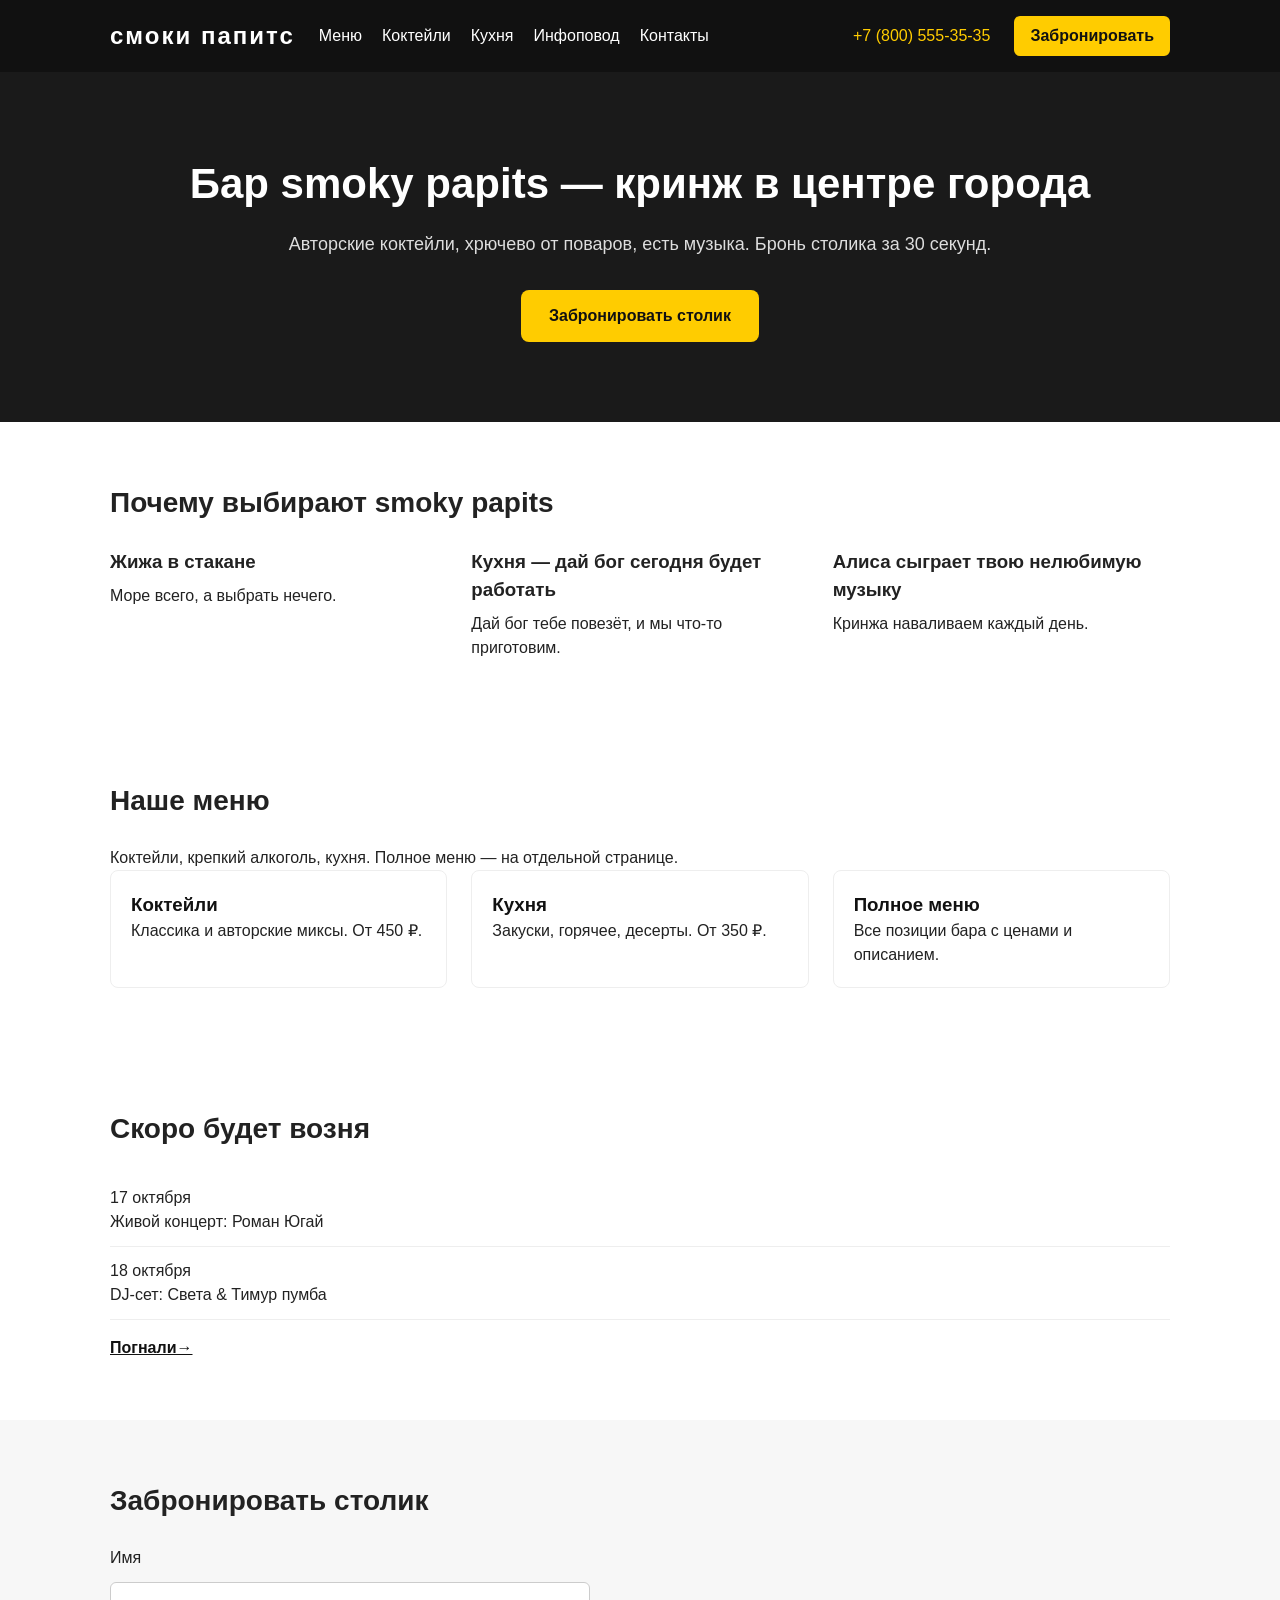
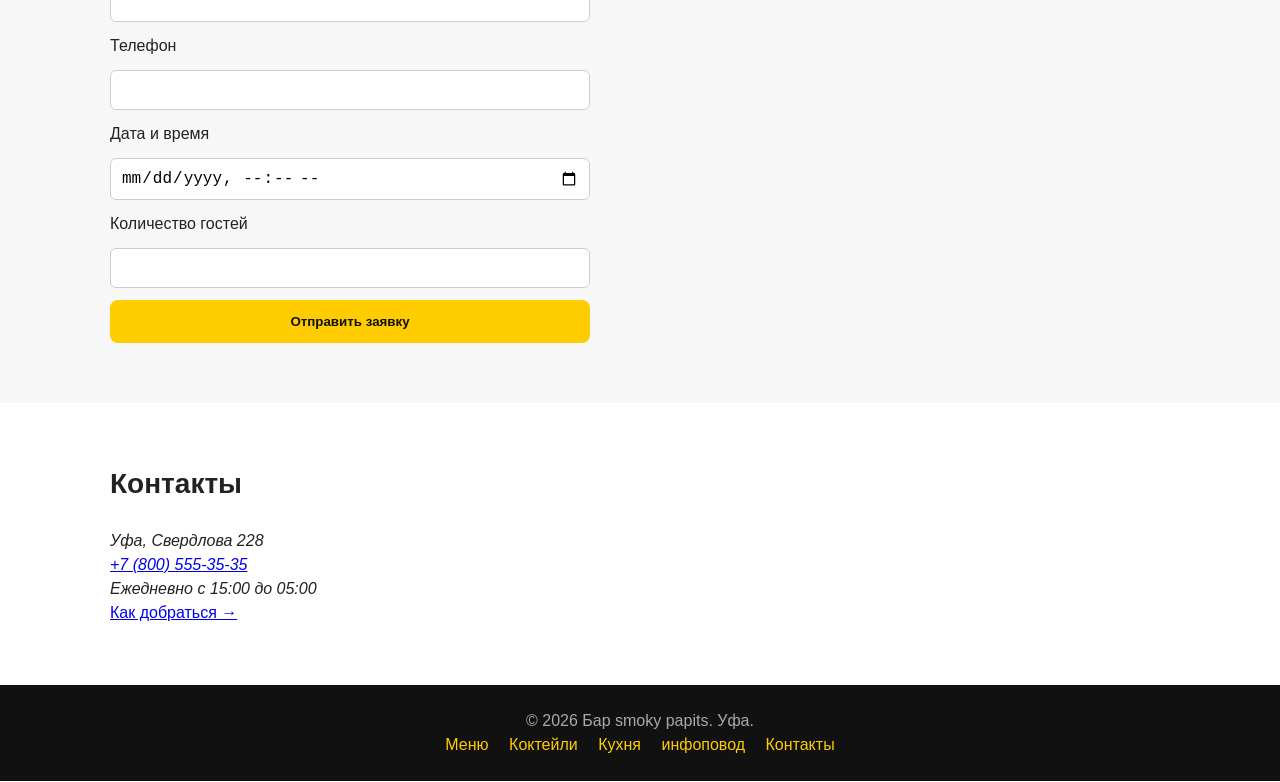
==== index.html @ a0357e7b "Add files via upload" ====
<!Imdex.html>
<html lang="ru">
<head><link rel="icon" href="favicon.ico" type="image/x-icon">
  <meta charset="UTF-8">
  <meta name="viewport" content="width=device-width, initial-scale=1.0">
  <meta name="theme-color" content="#111111">

  <!-- SEO: title до 60 символов, с ключом и гео -->
  <title>Бар smoky papits в Уфе — жижа, харчи, яндекс музыка</title>

  <!-- SEO: description до 160 символов, отвечает на интент -->
  <meta name="description" content="Бар смоки папитс — бар в центре Уфы, где можно навалить кринжа">

  <!-- SEO: canonical, чтобы не было дублей -->
  <link rel="canonical" href="https://smoky-papits.ru/">

  <!-- Соцсети (Open Graph) -->
  <meta property="og:title" content="Бар смоки папитс в Уфе">
  <meta property="og:description" content="Жижа, харчи и яндекс музыка.">
  <meta property="og:image" content="https://smoky-papits.ru/images/hero.jpg">
  <meta property="og:type" content="website">
  <meta property="og:locale" content="ru_RU">

  <!-- Микроразметка LocalBusiness -->
  <script type="application/ld+json">
  {
    "@context": "https://schema.org",
    "@type": "BarOrPub",
    "name": "Бар смоки папитс",
    "address": {
      "@type": "PostalAddress",
      "addressLocality": "Уфа",
      "streetAddress": "ул. Свердлова, 228",    
      "postalCode": "450000",
      "addressCountry": "RU"
    },
    "telephone": "+7 (800) 555-35-35",
    "openingHours": "Mo-Su 15:00-05:00",
    "servesCuisine": "всякая херня"
  }
  </script>

<link rel="stylesheet" href="style.css">
</head>
<body>

  <!-- HEADER -->
  <header class="site-header">
    <div class="container">
      <a href="index.html" class="logo" aria-label="Бар смоки папитс — на главную">смоки папитс</a>

      <nav aria-label="Основное меню">
        <ul class="nav-list">
          <li><a href="menu.html">Меню</a></li>
          <li><a href="cocktails.html">Коктейли</a></li>
          <li><a href="kitchen.html">Кухня</a></li>
          <li><a href="events.html">Инфоповод</a></li>
          <li><a href="contacts.html">Контакты</a></li>
        </ul>
      </nav>

      <a href="tel:+78005553535" class="phone">+7 (800) 555-35-35</a>
      <a href="#booking" class="btn-book">Забронировать</a>
    </div>
  </header>

  <main>

    <!-- HERO -->
    <section class="hero">
      <div class="container">
        <h1>Бар smoky papits — кринж в центре города</h1>
        <p>Авторские коктейли, хрючево от поваров, есть музыка. Бронь столика за 30 секунд.</p>
        <a href="#booking" class="btn-primary">Забронировать столик</a>
      </div>
    </section>

    <!-- ПРЕИМУЩЕСТВА -->
    <section class="features">
      <div class="container">
        <h2>Почему выбирают smoky papits</h2>
        <ul class="features-list">
          <li>
            <h3>Жижа в стакане</h3>
            <p>Море всего, а выбрать нечего.</p>
          </li>
          <li>
            <h3>Кухня — дай бог сегодня будет работать</h3>
            <p>Дай бог тебе повезёт, и мы что-то приготовим.</p>
          </li>
          <li>
            <h3>Алиса сыграет твою нелюбимую музыку</h3>
            <p>Кринжа наваливаем каждый день.</p>
          </li>
        </ul>
      </div>
    </section>

    <!-- МЕНЮ-ПРЕВЬЮ -->
    <section class="menu-preview">
      <div class="container">
        <h2>Наше меню</h2>
        <p>Коктейли, крепкий алкоголь, кухня. Полное меню — на отдельной странице.</p>

        <div class="menu-grid">
          <article class="menu-card">
            <h3><a href="cocktails.html">Коктейли</a></h3>
            <p>Классика и авторские миксы. От 450 ₽.</p>
          </article>

          <article class="menu-card">
            <h3><a href="kitchen.html">Кухня</a></h3>
            <p>Закуски, горячее, десерты. От 350 ₽.</p>
          </article>

          <article class="menu-card">
            <h3><a href="menu.html">Полное меню</a></h3>
            <p>Все позиции бара с ценами и описанием.</p>
          </article>
        </div>
      </div>
    </section>

    <!-- АФИША -->
    <section class="events-preview">
      <div class="container">
        <h2>Скоро будет возня </h2>
        <ul class="events-list">
          <li>
            <time datetime="2026-10-17">17 октября</time>
            <p>Живой концерт: Роман Югай </p>
          </li>
          <li>
            <time datetime="2026-10-18">18 октября</time>
            <p>DJ-сет: Света &amp; Тимур пумба</p>
          </li>
        </ul>
        <a href="events.html" class="link-more">Погнали→</a>
      </div>
    </section>

    <!-- БРОНИРОВАНИЕ -->
    <section id="booking" class="booking">
      <div class="container">
        <h2>Забронировать столик</h2>
        <form action="#" method="post">
          <label for="name">Имя</label>
          <input type="text" id="name" name="name" required>

          <label for="phone">Телефон</label>
          <input type="tel" id="phone" name="phone" required>

          <label for="date">Дата и время</label>
          <input type="datetime-local" id="date" name="date" required>

          <label for="guests">Количество гостей</label>
          <input type="number" id="guests" name="guests" min="1" max="20">

          <button type="submit" class="btn-primary">Отправить заявку</button>
        </form>
      </div>
    </section>

    <!-- КОНТАКТЫ -->
    <section class="contacts-preview">
      <div class="container">
        <h2>Контакты</h2>
        <address>
          <p>Уфа, Свердлова 228</p>
          <p><a href="tel:+78005553535">+7 (800) 555-35-35</a></p>
          <p>Ежедневно с 15:00 до 05:00</p>
        </address>
        <a href="contacts.html">Как добраться →</a>
      </div>
    </section>

  </main>

  <!-- FOOTER -->
  <footer class="site-footer">
    <div class="container">
      <p>© 2026 Бар smoky papits. Уфа.</p>
      <nav aria-label="Футер">
        <a href="menu.html">Меню</a>
        <a href="cocktails.html">Коктейли</a>
        <a href="kitchen.html">Кухня</a>
        <a href="events.html">инфоповод</a>
        <a href="contacts.html">Контакты</a>
      </nav>
    </div>
  </footer>

  <script src="js/script.js"></script>
</body>
</html>
---- style.css ----
* { box-sizing: border-box; margin: 0; padding: 0; }

body {
  font-family: -apple-system, "Segoe UI", Roboto, sans-serif;
  color: #222;
  line-height: 1.5;
}

.container { max-width: 1100px; margin: 0 auto; padding: 0 20px; }

/* Header */
.site-header { background: #111; color: #fff; padding: 16px 0; }
.site-header .container { display: flex; align-items: center; gap: 24px; flex-wrap: wrap; }
.logo { color: #fff; font-weight: 700; font-size: 24px; text-decoration: none; letter-spacing: 2px; }
.nav-list { list-style: none; display: flex; gap: 20px; }
.nav-list a { color: #fff; text-decoration: none; }
.phone { color: #ffcc00; text-decoration: none; margin-left: auto; }
.btn-book { background: #ffcc00; color: #111; padding: 8px 16px; border-radius: 6px; text-decoration: none; font-weight: 600; }

/* Hero */
.hero { background: #1a1a1a; color: #fff; padding: 80px 0; text-align: center; }
.hero h1 { font-size: 42px; margin-bottom: 16px; }
.hero p { font-size: 18px; margin-bottom: 32px; opacity: .85; }

/* Buttons */
.btn-primary { display: inline-block; background: #ffcc00; color: #111; padding: 14px 28px; border-radius: 8px; text-decoration: none; font-weight: 600; border: none; cursor: pointer; }

/* Sections */
section { padding: 60px 0; }
section h2 { font-size: 28px; margin-bottom: 24px; }

/* Features */
.features-list { list-style: none; display: grid; grid-template-columns: repeat(auto-fit, minmax(240px, 1fr)); gap: 24px; }
.features-list h3 { margin-bottom: 8px; }

/* Menu */
.menu-grid { display: grid; grid-template-columns: repeat(auto-fit, minmax(240px, 1fr)); gap: 24px; }
.menu-card { border: 1px solid #eee; padding: 20px; border-radius: 8px; }
.menu-card h3 a { color: #111; text-decoration: none; }

/* Events */
.events-list { list-style: none; margin-bottom: 16px; }
.events-list li { padding: 12px 0; border-bottom: 1px solid #eee; }
.link-more { color: #111; font-weight: 600; }

/* Booking */
.booking { background: #f7f7f7; }
.booking form { display: grid; gap: 12px; max-width: 480px; }
.booking input { padding: 10px; border: 1px solid #ccc; border-radius: 6px; font-size: 16px; }

/* Footer */
.site-footer { background: #111; color: #aaa; padding: 24px 0; text-align: center; }
.site-footer a { color: #ffcc00; margin: 0 8px; text-decoration: none; }

/* Карта */
.map-wrapper {
  margin-top: 20px;
  border-radius: 8px;
  overflow: hidden;
  border: 1px solid #eee;
}

.map-wrapper iframe {
  display: block;
  width: 100%;
  border: 0;
}
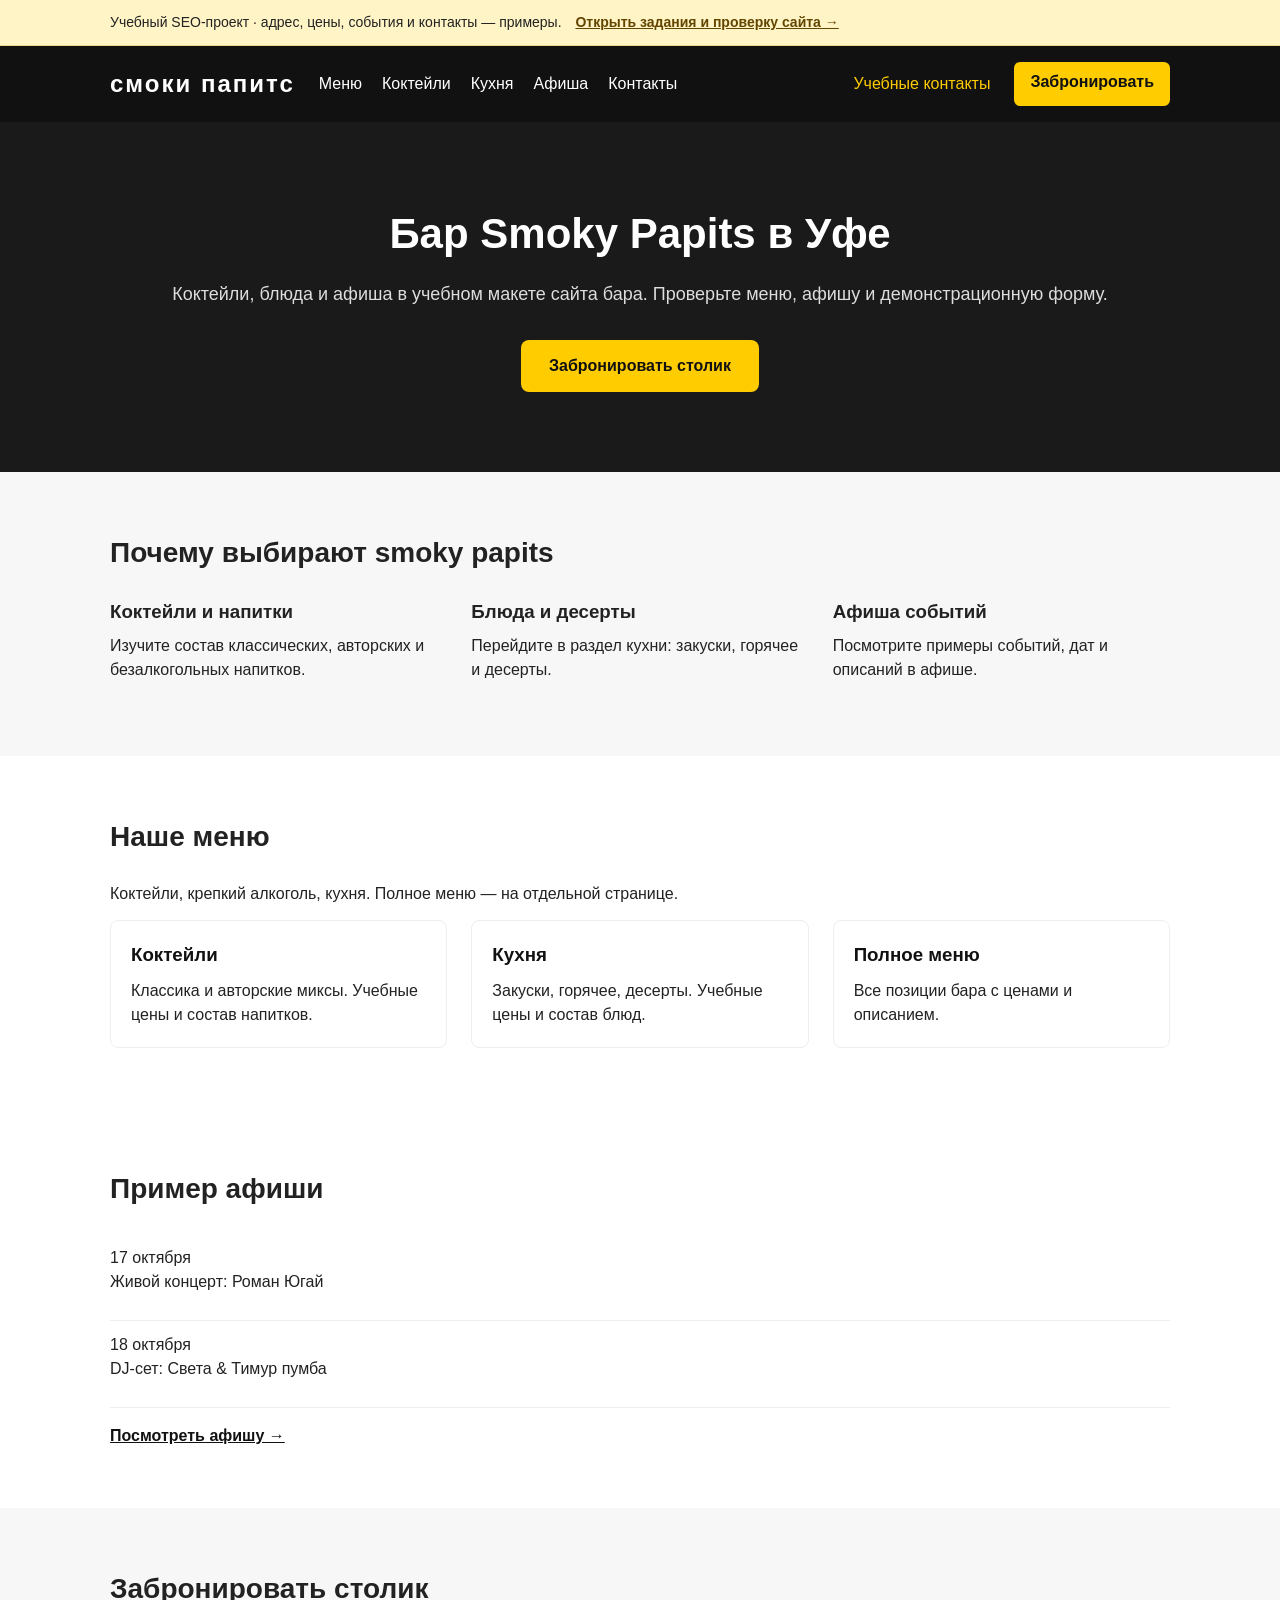
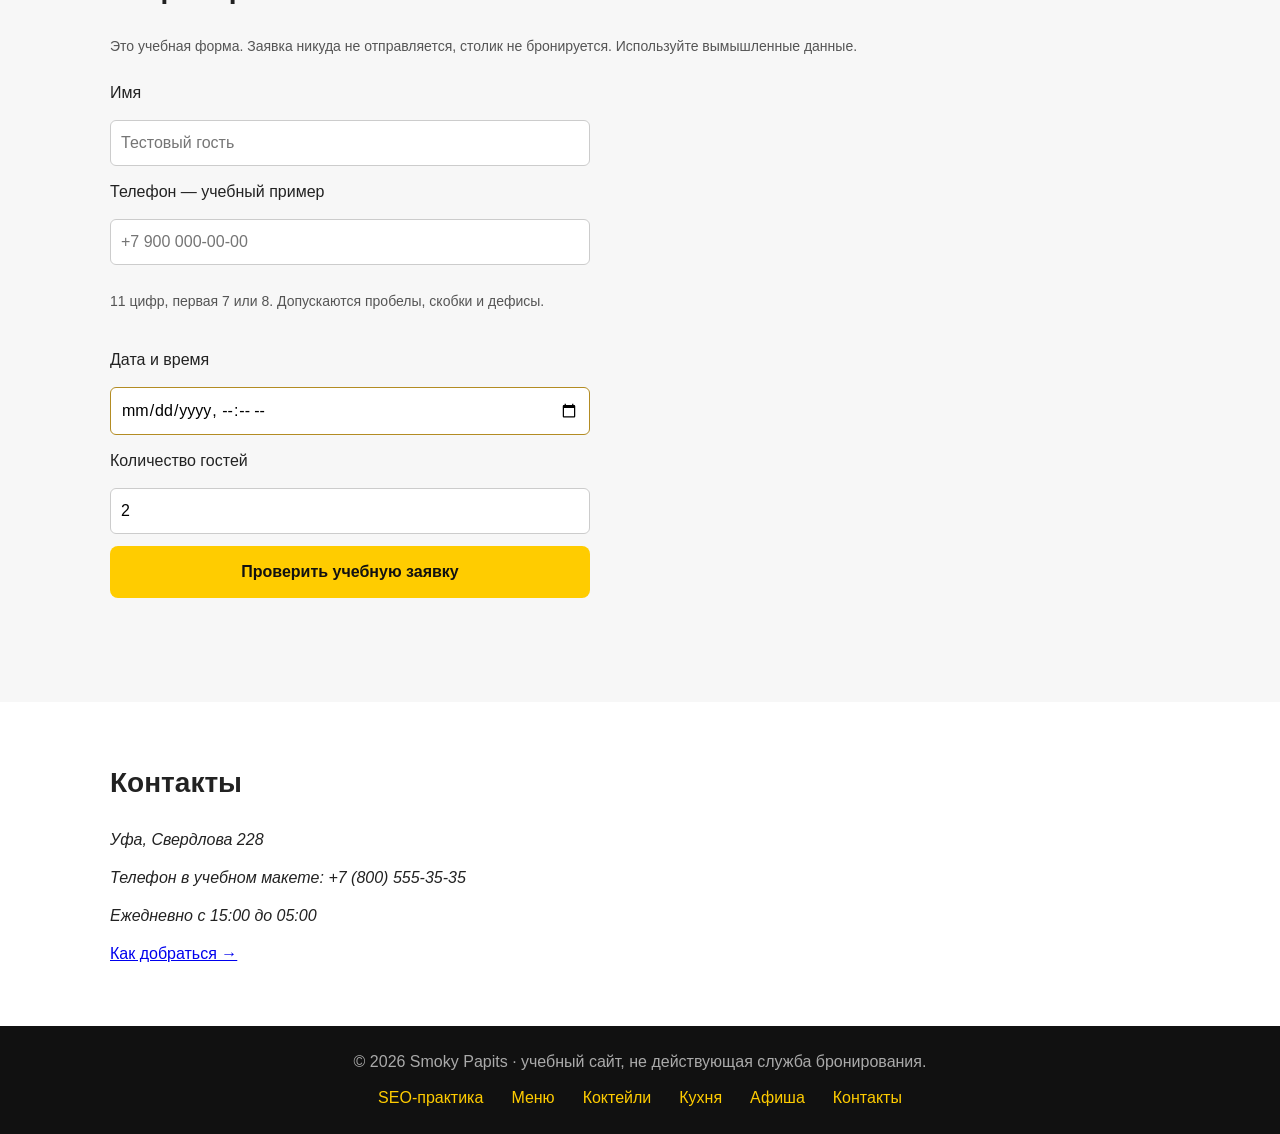
==== commit c27fc552: "Improve Smoky Papits as an SEO training project" ====
--- a/index.html
+++ b/index.html
@@ -1,48 +1,42 @@
-<!Imdex.html>
+<!DOCTYPE html>
 <html lang="ru">
-<head><link rel="icon" href="favicon.ico" type="image/x-icon">
+<head>
   <meta charset="UTF-8">
   <meta name="viewport" content="width=device-width, initial-scale=1.0">
   <meta name="theme-color" content="#111111">
 
-  <!-- SEO: title до 60 символов, с ключом и гео -->
-  <title>Бар smoky papits в Уфе — жижа, харчи, яндекс музыка</title>
+  <!-- SEO: понятный уникальный title; жёсткого лимита в символах нет. -->
+  <title>Бар Smoky Papits в Уфе — меню, коктейли и афиша</title>
 
-  <!-- SEO: description до 160 символов, отвечает на интент -->
-  <meta name="description" content="Бар смоки папитс — бар в центре Уфы, где можно навалить кринжа">
+  <!-- SEO: описание содержания страницы; поиск может сформировать другой сниппет. -->
+  <meta name="description" content="Учебный сайт бара Smoky Papits в Уфе: меню, коктейли, кухня, афиша и контакты. Демонстрационные цены и условия; бронирования не принимаются.">
 
-  <!-- SEO: canonical, чтобы не было дублей -->
-  <link rel="canonical" href="https://smoky-papits.ru/">
+  <!-- SEO: предпочтительный адрес текущей страницы на GitHub Pages. -->
+  <link rel="canonical" href="https://sd334.github.io/smoky-papits-site/">
 
   <!-- Соцсети (Open Graph) -->
-  <meta property="og:title" content="Бар смоки папитс в Уфе">
-  <meta property="og:description" content="Жижа, харчи и яндекс музыка.">
-  <meta property="og:image" content="https://smoky-papits.ru/images/hero.jpg">
+  <meta property="og:title" content="Бар Smoky Papits в Уфе — меню, коктейли и афиша">
+  <meta property="og:description" content="Учебный сайт бара Smoky Papits в Уфе: меню, коктейли, кухня, афиша и контакты. Демонстрационные цены и условия; бронирования не принимаются.">
   <meta property="og:type" content="website">
+  <meta property="og:url" content="https://sd334.github.io/smoky-papits-site/">
   <meta property="og:locale" content="ru_RU">
 
-  <!-- Микроразметка LocalBusiness -->
-  <script type="application/ld+json">
-  {
-    "@context": "https://schema.org",
-    "@type": "BarOrPub",
-    "name": "Бар смоки папитс",
-    "address": {
-      "@type": "PostalAddress",
-      "addressLocality": "Уфа",
-      "streetAddress": "ул. Свердлова, 228",    
-      "postalCode": "450000",
-      "addressCountry": "RU"
-    },
-    "telephone": "+7 (800) 555-35-35",
-    "openingHours": "Mo-Su 15:00-05:00",
-    "servesCuisine": "всякая херня"
-  }
-  </script>
+  <!-- Учебный макет: не публикуем вымышленные сведения как реальный LocalBusiness. -->
+  <script type="application/ld+json">{
+  "@context": "https://schema.org",
+  "@type": "WebSite",
+  "name": "Smoky Papits — учебный SEO-проект",
+  "url": "https://sd334.github.io/smoky-papits-site/",
+  "inLanguage": "ru",
+  "description": "Учебный макет сайта бара для практики SEO."
+}</script>
 
-<link rel="stylesheet" href="style.css">
+<link rel="icon" href="favicon.svg" type="image/svg+xml">
+  <link rel="stylesheet" href="style.css">
 </head>
 <body>
+  <a class="skip-link" href="#main">К содержимому</a>
+  <div class="project-notice"><div class="container">Учебный SEO-проект · адрес, цены, события и контакты — примеры. <a href="seo-practice.html">Открыть задания и проверку сайта →</a></div></div>
 
   <!-- HEADER -->
   <header class="site-header">
@@ -54,23 +48,23 @@
           <li><a href="menu.html">Меню</a></li>
           <li><a href="cocktails.html">Коктейли</a></li>
           <li><a href="kitchen.html">Кухня</a></li>
-          <li><a href="events.html">Инфоповод</a></li>
+          <li><a href="events.html">Афиша</a></li>
           <li><a href="contacts.html">Контакты</a></li>
         </ul>
       </nav>
 
-      <a href="tel:+78005553535" class="phone">+7 (800) 555-35-35</a>
+      <a href="contacts.html" class="phone">Учебные контакты</a>
       <a href="#booking" class="btn-book">Забронировать</a>
     </div>
   </header>
 
-  <main>
+  <main id="main">
 
     <!-- HERO -->
     <section class="hero">
       <div class="container">
-        <h1>Бар smoky papits — кринж в центре города</h1>
-        <p>Авторские коктейли, хрючево от поваров, есть музыка. Бронь столика за 30 секунд.</p>
+        <h1>Бар Smoky Papits в Уфе</h1>
+        <p>Коктейли, блюда и афиша в учебном макете сайта бара. Проверьте меню, афишу и демонстрационную форму.</p>
         <a href="#booking" class="btn-primary">Забронировать столик</a>
       </div>
     </section>
@@ -81,16 +75,16 @@
         <h2>Почему выбирают smoky papits</h2>
         <ul class="features-list">
           <li>
-            <h3>Жижа в стакане</h3>
-            <p>Море всего, а выбрать нечего.</p>
+            <h3>Коктейли и напитки</h3>
+            <p>Изучите состав классических, авторских и безалкогольных напитков.</p>
           </li>
           <li>
-            <h3>Кухня — дай бог сегодня будет работать</h3>
-            <p>Дай бог тебе повезёт, и мы что-то приготовим.</p>
+            <h3>Блюда и десерты</h3>
+            <p>Перейдите в раздел кухни: закуски, горячее и десерты.</p>
           </li>
           <li>
-            <h3>Алиса сыграет твою нелюбимую музыку</h3>
-            <p>Кринжа наваливаем каждый день.</p>
+            <h3>Афиша событий</h3>
+            <p>Посмотрите примеры событий, дат и описаний в афише.</p>
           </li>
         </ul>
       </div>
@@ -105,12 +99,12 @@
         <div class="menu-grid">
           <article class="menu-card">
             <h3><a href="cocktails.html">Коктейли</a></h3>
-            <p>Классика и авторские миксы. От 450 ₽.</p>
+            <p>Классика и авторские миксы. Учебные цены и состав напитков.</p>
           </article>
 
           <article class="menu-card">
             <h3><a href="kitchen.html">Кухня</a></h3>
-            <p>Закуски, горячее, десерты. От 350 ₽.</p>
+            <p>Закуски, горячее, десерты. Учебные цены и состав блюд.</p>
           </article>
 
           <article class="menu-card">
@@ -124,7 +118,7 @@
     <!-- АФИША -->
     <section class="events-preview">
       <div class="container">
-        <h2>Скоро будет возня </h2>
+        <h2>Пример афиши</h2>
         <ul class="events-list">
           <li>
             <time datetime="2026-10-17">17 октября</time>
@@ -135,7 +129,7 @@
             <p>DJ-сет: Света &amp; Тимур пумба</p>
           </li>
         </ul>
-        <a href="events.html" class="link-more">Погнали→</a>
+        <a href="events.html" class="link-more">Посмотреть афишу →</a>
       </div>
     </section>
 
@@ -143,20 +137,24 @@
     <section id="booking" class="booking">
       <div class="container">
         <h2>Забронировать столик</h2>
-        <form action="#" method="post">
+        <p class="form-help">Это учебная форма. Заявка никуда не отправляется, столик не бронируется. Используйте вымышленные данные.</p>
+        <form id="booking-form" action="#booking" method="post">
           <label for="name">Имя</label>
-          <input type="text" id="name" name="name" required>
+          <input type="text" id="name" name="name" maxlength="80" autocomplete="off" placeholder="Тестовый гость" required>
 
-          <label for="phone">Телефон</label>
-          <input type="tel" id="phone" name="phone" required>
+          <label for="phone">Телефон — учебный пример</label>
+          <input type="tel" id="phone" name="phone" maxlength="24" inputmode="tel" autocomplete="off" placeholder="+7 900 000-00-00" aria-describedby="phone-help" required>
 
+          <p id="phone-help" class="form-help">11 цифр, первая 7 или 8. Допускаются пробелы, скобки и дефисы.</p>
           <label for="date">Дата и время</label>
           <input type="datetime-local" id="date" name="date" required>
 
           <label for="guests">Количество гостей</label>
-          <input type="number" id="guests" name="guests" min="1" max="20">
+          <input type="number" id="guests" name="guests" min="1" max="20" step="1" value="2" required>
 
-          <button type="submit" class="btn-primary">Отправить заявку</button>
+          <button id="booking-submit" type="submit" class="btn-primary" disabled>Проверить учебную заявку</button>
+          <p id="booking-result" role="status" aria-live="polite"></p>
+          <noscript><p>Для проверки формы включите JavaScript. На этом учебном сайте заявки не отправляются.</p></noscript>
         </form>
       </div>
     </section>
@@ -167,7 +165,7 @@
         <h2>Контакты</h2>
         <address>
           <p>Уфа, Свердлова 228</p>
-          <p><a href="tel:+78005553535">+7 (800) 555-35-35</a></p>
+          <p><span>Телефон в учебном макете: +7 (800) 555-35-35</span></p>
           <p>Ежедневно с 15:00 до 05:00</p>
         </address>
         <a href="contacts.html">Как добраться →</a>
@@ -179,17 +177,18 @@
   <!-- FOOTER -->
   <footer class="site-footer">
     <div class="container">
-      <p>© 2026 Бар smoky papits. Уфа.</p>
+      <p>© 2026 Smoky Papits · учебный сайт, не действующая служба бронирования.</p>
       <nav aria-label="Футер">
+        <a href="seo-practice.html">SEO-практика</a>
         <a href="menu.html">Меню</a>
         <a href="cocktails.html">Коктейли</a>
         <a href="kitchen.html">Кухня</a>
-        <a href="events.html">инфоповод</a>
+        <a href="events.html">Афиша</a>
         <a href="contacts.html">Контакты</a>
       </nav>
     </div>
   </footer>
 
-  <script src="js/script.js"></script>
+  <script src="js/script.js" defer></script>
 </body>
-</html>+</html>
--- a/style.css
+++ b/style.css
@@ -64,4 +64,440 @@
   display: block;
   width: 100%;
   border: 0;
-}+}
+/* ============================
+   АДАПТИВ — планшеты и телефоны
+   ============================ */
+@media (max-width: 768px) {
+
+  /* Контейнер */
+  .container {
+    padding: 0 16px;
+  }
+
+  /* Шапка: вертикальная раскладка */
+  .site-header {
+    padding: 12px 0;
+  }
+  .site-header .container {
+    flex-direction: column;
+    gap: 12px;
+    align-items: stretch;
+  }
+  .logo {
+    text-align: center;
+    font-size: 22px;
+  }
+  .nav-list {
+    justify-content: center;
+    flex-wrap: wrap;
+    gap: 12px;
+    font-size: 14px;
+  }
+  .phone {
+    margin-left: 0;
+    text-align: center;
+    font-size: 16px;
+  }
+  .btn-book {
+    text-align: center;
+    padding: 12px;
+  }
+
+  /* Hero */
+  .hero {
+    padding: 50px 0;
+  }
+  .hero h1 {
+    font-size: 28px;
+  }
+  .hero p {
+    font-size: 16px;
+  }
+  .btn-primary {
+    padding: 12px 24px;
+    font-size: 15px;
+  }
+
+  /* Секции */
+  section {
+    padding: 40px 0;
+  }
+  section h2 {
+    font-size: 24px;
+  }
+
+  /* Сетки — в одну колонку */
+  .features-list,
+  .menu-grid {
+    grid-template-columns: 1fr;
+    gap: 16px;
+  }
+
+  /* Меню-карточки */
+  .menu-card {
+    padding: 16px;
+  }
+  .menu-card h3 {
+    font-size: 18px;
+  }
+
+  /* События */
+  .events-list li {
+    padding: 16px 0;
+  }
+
+  /* Бронирование */
+  .booking form {
+    max-width: 100%;
+  }
+
+  /* Футер */
+  .site-footer {
+    padding: 20px 0;
+    font-size: 14px;
+  }
+  .site-footer nav {
+    display: flex;
+    flex-wrap: wrap;
+    justify-content: center;
+    gap: 10px;
+    margin-top: 12px;
+  }
+
+  /* Карта */
+  .map-wrapper iframe {
+    height: 300px;
+  }
+}
+
+/* ============================
+   АДАПТИВ — маленькие телефоны
+   ============================ */
+@media (max-width: 480px) {
+
+  .hero h1 {
+    font-size: 24px;
+  }
+  .hero p {
+    font-size: 15px;
+  }
+  section h2 {
+    font-size: 22px;
+  }
+  .logo {
+    font-size: 20px;
+  }
+  .nav-list {
+    font-size: 13px;
+    gap: 10px;
+  }
+  .phone {
+    font-size: 15px;
+  }
+  .btn-book,
+  .btn-primary {
+    font-size: 14px;
+    padding: 10px 20px;
+  }
+  .map-wrapper iframe {
+    height: 250px;
+  }
+}
+
+/* Clear feedback and mobile-friendly learning tools. */
+html {
+  scroll-behavior:smooth
+}
+button,input,textarea {
+  font:inherit
+}
+a:focus-visible,button:focus-visible,summary:focus-visible {
+  outline:3px solid #8b6500;
+  outline-offset:4px
+}
+input:focus,textarea:focus {
+  outline:2px solid #8b6500;
+  outline-offset:2px
+}
+button:disabled {
+  opacity:.6;
+  cursor:not-allowed
+}
+.skip-link {
+  position:absolute;
+  left:16px;
+  top:-100px;
+  background:#ffcc00;
+  color:#111;
+  padding:12px;
+  z-index:10
+}
+.skip-link:focus {
+  top:12px
+}
+.project-notice {
+  background:#fff4c6;
+  border-bottom:1px solid #ead884;
+  padding:12px 0;
+  font-size:14px
+}
+.project-notice a {
+  color:#634500;
+  font-weight:700;
+  margin-left:10px
+}
+.nav-list a[aria-current="page"] {
+  color:#ffcc00;
+  text-decoration:underline;
+  text-underline-offset:5px
+}
+.breadcrumbs {
+  padding-top:18px;
+  padding-bottom:18px
+}
+.breadcrumbs ol {
+  display:flex;
+  gap:10px;
+  flex-wrap:wrap;
+  list-style:none;
+  font-size:14px
+}
+.breadcrumbs li+li:before {
+  content:' / ';
+  color:#777;
+  margin-right:10px
+}
+.form-help {
+  font-size:14px;
+  color:#555;
+  line-height:1.8;
+  margin:12px 0 20px
+}
+.booking input:invalid:not(:placeholder-shown) {
+  border-color:#b38c23
+}
+.training-kicker {
+  font-size:12px!important;
+  font-weight:700;
+  letter-spacing:.12em;
+  margin-bottom:14px!important;
+  opacity:1!important
+}
+.features {
+  background:#f7f7f7
+}
+section p {
+  margin-bottom:14px
+}
+section h3 {
+  margin-bottom:10px
+}
+.menu-card p:last-child {
+  margin-bottom:0
+}
+.table-scroll {
+  overflow-x:auto;
+  margin-top:24px
+}
+.practice-table {
+  width:100%;
+  border-collapse:collapse;
+  text-align:left;
+  font-size:16px;
+  min-width:620px
+}
+.practice-table caption {
+  text-align:left;
+  font-weight:600;
+  padding:8px 0
+}
+.practice-table th,.practice-table td {
+  padding:16px;
+  border:1px solid #ddd;
+  vertical-align:top
+}
+.practice-table thead {
+  background:#111;
+  color:#fff
+}
+.exercise-box {
+  margin-top:24px;
+  padding:24px;
+  border:1px solid #ddd;
+  border-radius:10px;
+  background:#fff
+}
+.exercise-box ol,.case-list {
+  padding-left:23px;
+  line-height:1.9
+}
+.exercise-box li,.case-list li {
+  margin:10px 0
+}
+textarea {
+  display:block;
+  width:100%;
+  padding:14px;
+  border:1px solid #aaa;
+  border-radius:8px;
+  font-size:16px;
+  line-height:1.8;
+  margin:12px 0 18px;
+  resize:vertical
+}
+label {
+  line-height:1.8
+}
+details {
+  margin-top:24px;
+  padding:18px 20px;
+  border:1px solid #ddd;
+  border-radius:8px;
+  background:#fff
+}
+summary {
+  cursor:pointer;
+  font-weight:650;
+  line-height:1.7
+}
+details p {
+  margin-top:16px
+}
+code {
+  overflow-wrap:anywhere;
+  font-size:14px
+}
+.criteria-list,.audit-results {
+  list-style:none;
+  padding:0
+}
+.criteria-list li {
+  padding:8px 0;
+  line-height:1.8
+}
+.pass {
+  color:#176237
+}
+.fail {
+  color:#9a421f
+}
+.feedback-summary {
+  font-weight:650;
+  margin:18px 0 10px
+}
+.audit-results>li {
+  border:1px solid #ddd;
+  border-radius:8px;
+  padding:20px;
+  margin:16px 0;
+  background:#fff
+}
+.audit-results li {
+  overflow-wrap:anywhere
+}
+#audit-status,#notes-status,#booking-result {
+  margin-top:18px;
+  font-weight:650
+}
+.btn-secondary {
+  display:inline-block;
+  background:#fff;
+  color:#111;
+  border:1px solid #777;
+  padding:13px 20px;
+  border-radius:8px;
+  cursor:pointer;
+  min-height:48px;
+  line-height:1.5
+}
+.journal-actions {
+  display:flex;
+  flex-wrap:wrap;
+  gap:12px;
+  align-items:center
+}
+.journal-actions input[type="file"] {
+  max-width:100%;
+  font-size:14px
+}
+.source-list {
+  padding-left:22px;
+  line-height:2
+}
+.site-footer p {
+  margin-bottom:12px
+}
+.site-footer nav {
+  display:flex;
+  justify-content:center;
+  flex-wrap:wrap;
+  gap:12px
+}
+.map-wrapper iframe {
+  border:0
+}
+.btn-primary,.btn-book {
+  min-height:44px;
+  line-height:1.5
+}
+.nav-list a {
+  display:inline-block;
+  padding:4px 0
+}
+#journal,#audit,#titles,#structure {
+  scroll-margin-top:16px
+}
+@media(max-width:768px) {
+  .project-notice {
+    font-size:13px
+  }
+  .project-notice a {
+    display:block;
+    margin:6px 0 0
+  }
+  .nav-list a {
+    padding:8px 0
+  }
+  .exercise-box {
+    padding:18px
+  }
+  .journal-actions {
+    align-items:stretch;
+    flex-direction:column
+  }
+  .journal-actions button,.journal-actions label {
+    text-align:center;
+    width:100%
+  }
+  .hero h1 {
+    line-height:1.3
+  }
+  .breadcrumbs ol {
+    font-size:13px
+  }
+  .practice-table {
+    font-size:14px
+  }
+  .practice-table th,.practice-table td {
+    padding:12px
+  }
+  .audit-results>li {
+    padding:16px
+  }
+  .table-scroll {
+    border:1px solid #ddd;
+    border-radius:8px
+  }
+  .form-help {
+    font-size:14px
+  }
+  .site-header .phone {
+    font-size:14px
+  }
+}
+@media(prefers-reduced-motion:reduce) {
+  html {
+    scroll-behavior:auto
+  }
+}
